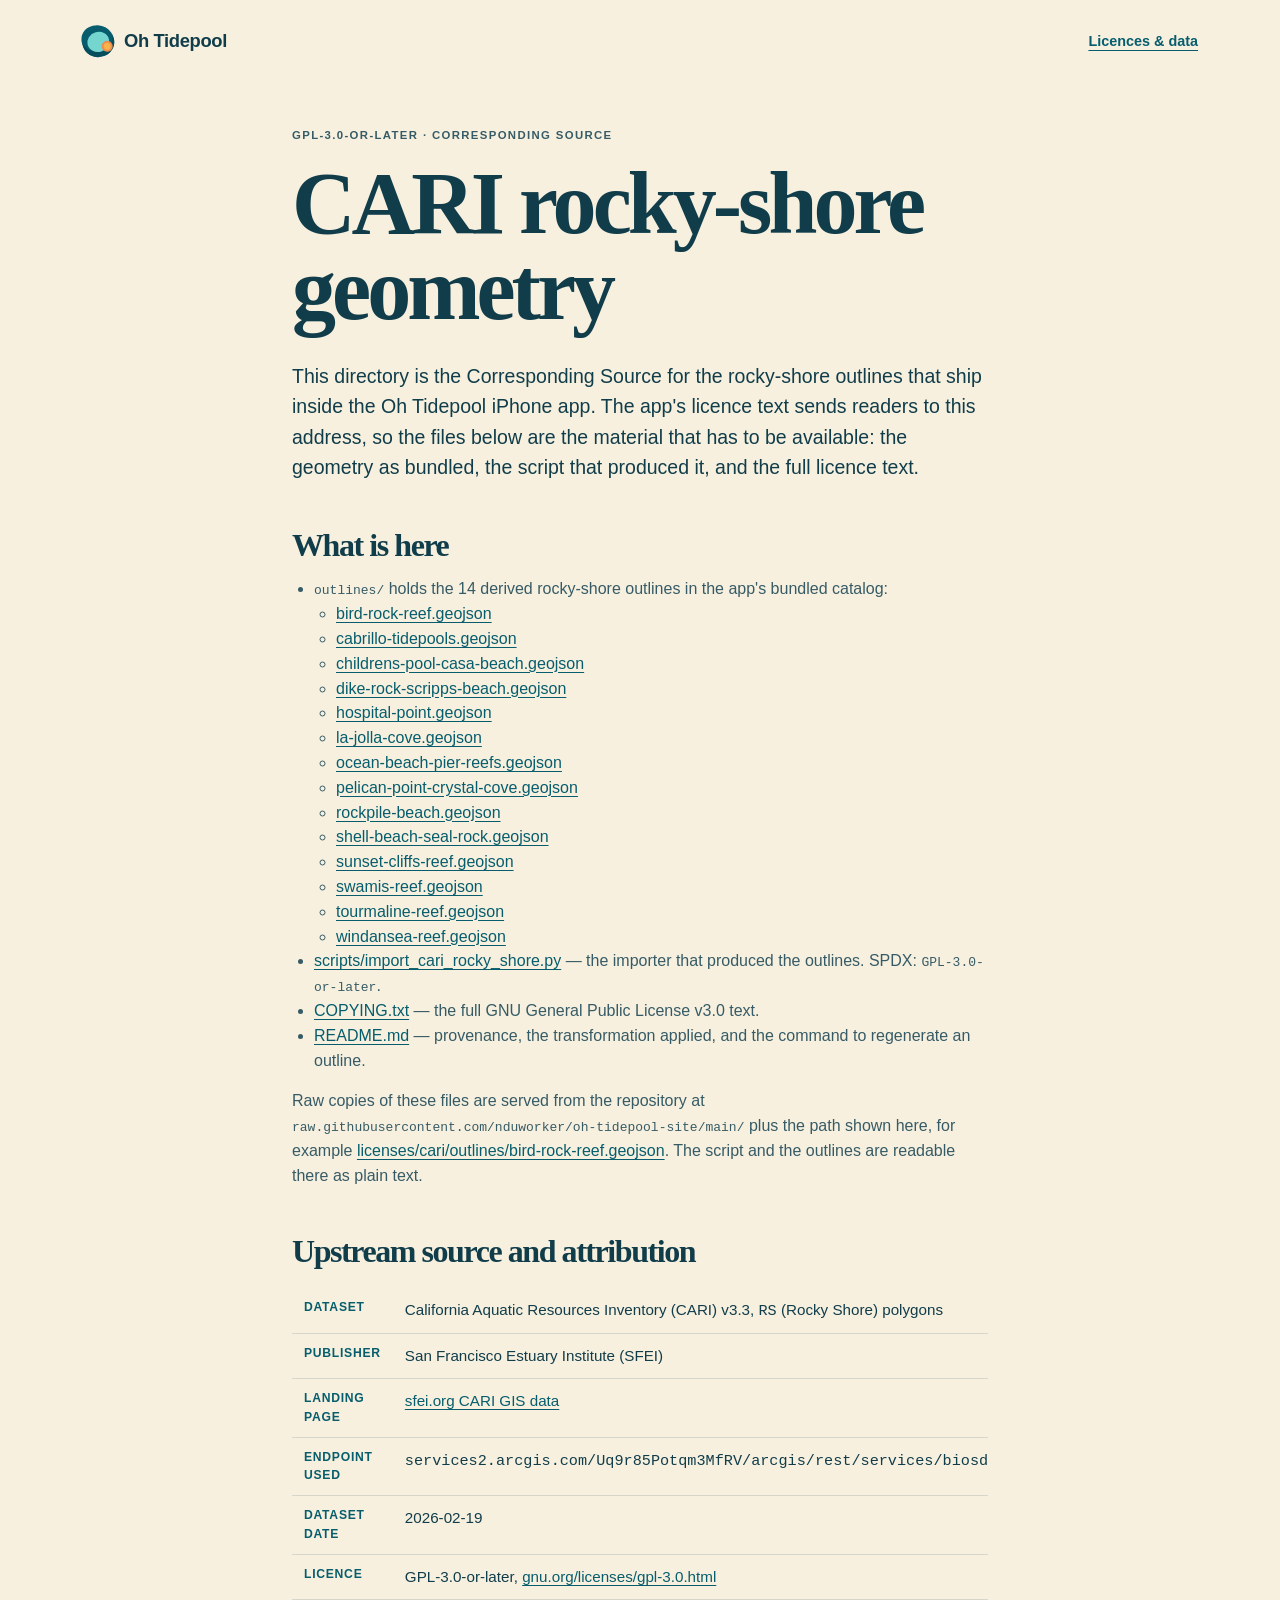
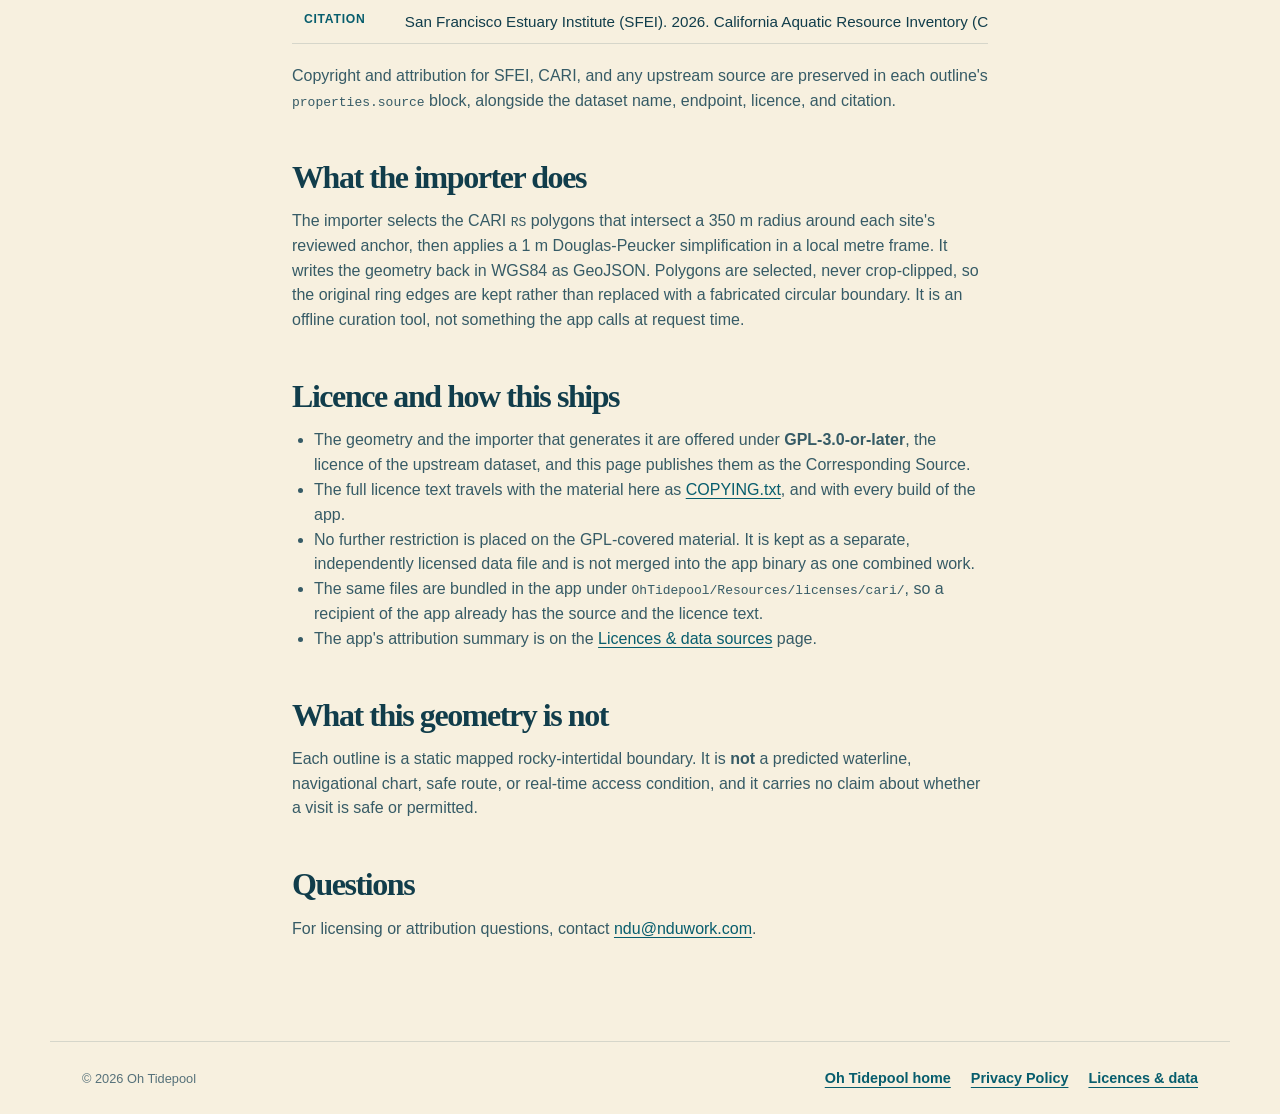
==== licenses/cari/index.html @ 5fd2e021 "Serve the CARI Corresponding Source at licenses/cari/ The app's licence text points at https://oh-ti" ====
<!doctype html>
<html lang="en">
  <head>
    <meta charset="utf-8">
    <meta name="viewport" content="width=device-width, initial-scale=1">
    <meta name="description" content="Corresponding Source for the CARI-derived rocky-shore geometry shipped in Oh Tidepool, offered under GPL-3.0-or-later.">
    <title>CARI rocky-shore source — Oh Tidepool</title>
    <link rel="stylesheet" href="../../site.css">
  </head>
  <body class="policy-page">
    <header class="site-header">
      <a class="brand" href="../../" aria-label="Oh Tidepool home">
        <span class="brand-mark" aria-hidden="true"><span></span></span>
        <span>Oh Tidepool</span>
      </a>
      <a class="nav-link" href="../../licenses.html">Licences &amp; data</a>
    </header>

    <main class="policy">
      <p class="eyebrow">GPL-3.0-OR-LATER · CORRESPONDING SOURCE</p>
      <h1>CARI rocky-shore geometry</h1>
      <p class="policy-intro">This directory is the Corresponding Source for the rocky-shore outlines that ship inside the Oh Tidepool iPhone app. The app's licence text sends readers to this address, so the files below are the material that has to be available: the geometry as bundled, the script that produced it, and the full licence text.</p>

      <h2>What is here</h2>
      <ul>
        <li><code>outlines/</code> holds the 14 derived rocky-shore outlines in the app's bundled catalog:
          <ul>
            <li><a href="./outlines/bird-rock-reef.geojson">bird-rock-reef.geojson</a></li>
            <li><a href="./outlines/cabrillo-tidepools.geojson">cabrillo-tidepools.geojson</a></li>
            <li><a href="./outlines/childrens-pool-casa-beach.geojson">childrens-pool-casa-beach.geojson</a></li>
            <li><a href="./outlines/dike-rock-scripps-beach.geojson">dike-rock-scripps-beach.geojson</a></li>
            <li><a href="./outlines/hospital-point.geojson">hospital-point.geojson</a></li>
            <li><a href="./outlines/la-jolla-cove.geojson">la-jolla-cove.geojson</a></li>
            <li><a href="./outlines/ocean-beach-pier-reefs.geojson">ocean-beach-pier-reefs.geojson</a></li>
            <li><a href="./outlines/pelican-point-crystal-cove.geojson">pelican-point-crystal-cove.geojson</a></li>
            <li><a href="./outlines/rockpile-beach.geojson">rockpile-beach.geojson</a></li>
            <li><a href="./outlines/shell-beach-seal-rock.geojson">shell-beach-seal-rock.geojson</a></li>
            <li><a href="./outlines/sunset-cliffs-reef.geojson">sunset-cliffs-reef.geojson</a></li>
            <li><a href="./outlines/swamis-reef.geojson">swamis-reef.geojson</a></li>
            <li><a href="./outlines/tourmaline-reef.geojson">tourmaline-reef.geojson</a></li>
            <li><a href="./outlines/windansea-reef.geojson">windansea-reef.geojson</a></li>
          </ul>
        </li>
        <li><a href="./scripts/import_cari_rocky_shore.py">scripts/import_cari_rocky_shore.py</a> — the importer that produced the outlines. SPDX: <code>GPL-3.0-or-later</code>.</li>
        <li><a href="./COPYING.txt">COPYING.txt</a> — the full GNU General Public License v3.0 text.</li>
        <li><a href="./README.md">README.md</a> — provenance, the transformation applied, and the command to regenerate an outline.</li>
      </ul>
      <p>Raw copies of these files are served from the repository at <code>raw.githubusercontent.com/nduworker/oh-tidepool-site/main/</code> plus the path shown here, for example <a href="https://raw.githubusercontent.com/nduworker/oh-tidepool-site/main/licenses/cari/outlines/bird-rock-reef.geojson">licenses/cari/outlines/bird-rock-reef.geojson</a>. The script and the outlines are readable there as plain text.</p>

      <h2>Upstream source and attribution</h2>
      <table class="license-table">
        <tbody>
          <tr><th>Dataset</th><td>California Aquatic Resources Inventory (CARI) v3.3, <code>RS</code> (Rocky Shore) polygons</td></tr>
          <tr><th>Publisher</th><td>San Francisco Estuary Institute (SFEI)</td></tr>
          <tr><th>Landing page</th><td><a href="https://www.sfei.org/data/california-aquatic-resource-inventory-cari-gis-data">sfei.org CARI GIS data</a></td></tr>
          <tr><th>Endpoint used</th><td><code>services2.arcgis.com/Uq9r85Potqm3MfRV/arcgis/rest/services/biosds2835_fpu/FeatureServer/0/query</code></td></tr>
          <tr><th>Dataset date</th><td>2026-02-19</td></tr>
          <tr><th>Licence</th><td>GPL-3.0-or-later, <a href="https://www.gnu.org/licenses/gpl-3.0.html">gnu.org/licenses/gpl-3.0.html</a></td></tr>
          <tr><th>Citation</th><td>San Francisco Estuary Institute (SFEI). 2026. California Aquatic Resource Inventory (CARI), version 3.3. Accessed 2026-09-18.</td></tr>
        </tbody>
      </table>
      <p>Copyright and attribution for SFEI, CARI, and any upstream source are preserved in each outline's <code>properties.source</code> block, alongside the dataset name, endpoint, licence, and citation.</p>

      <h2>What the importer does</h2>
      <p>The importer selects the CARI <code>RS</code> polygons that intersect a 350 m radius around each site's reviewed anchor, then applies a 1 m Douglas-Peucker simplification in a local metre frame. It writes the geometry back in WGS84 as GeoJSON. Polygons are selected, never crop-clipped, so the original ring edges are kept rather than replaced with a fabricated circular boundary. It is an offline curation tool, not something the app calls at request time.</p>

      <h2>Licence and how this ships</h2>
      <ul>
        <li>The geometry and the importer that generates it are offered under <strong>GPL-3.0-or-later</strong>, the licence of the upstream dataset, and this page publishes them as the Corresponding Source.</li>
        <li>The full licence text travels with the material here as <a href="./COPYING.txt">COPYING.txt</a>, and with every build of the app.</li>
        <li>No further restriction is placed on the GPL-covered material. It is kept as a separate, independently licensed data file and is not merged into the app binary as one combined work.</li>
        <li>The same files are bundled in the app under <code>OhTidepool/Resources/licenses/cari/</code>, so a recipient of the app already has the source and the licence text.</li>
        <li>The app's attribution summary is on the <a href="../../licenses.html">Licences &amp; data sources</a> page.</li>
      </ul>

      <h2>What this geometry is not</h2>
      <p>Each outline is a static mapped rocky-intertidal boundary. It is <strong>not</strong> a predicted waterline, navigational chart, safe route, or real-time access condition, and it carries no claim about whether a visit is safe or permitted.</p>

      <h2>Questions</h2>
      <p>For licensing or attribution questions, contact <a href="mailto:ndu@nduwork.com">ndu@nduwork.com</a>.</p>
    </main>

    <footer>
      <span>© 2026 Oh Tidepool</span>
      <a href="../../">Oh Tidepool home</a>
      <a href="../../privacy.html">Privacy Policy</a>
      <a href="../../licenses.html">Licences &amp; data</a>
    </footer>
  </body>
</html>
---- site.css ----
:root {
  --ink: #113d4b;
  --deep: #075d6d;
  --sea: #15a9a5;
  --foam: #e3f5ef;
  --sand: #f7f0df;
  --sun: #f6b44b;
  --coral: #e9724a;
  --muted: #56717a;
}

* { box-sizing: border-box; }
html { scroll-behavior: smooth; }
body {
  margin: 0;
  color: var(--ink);
  background: var(--sand);
  font-family: ui-rounded, "Avenir Next", Avenir, "Trebuchet MS", sans-serif;
  line-height: 1.55;
}
a { color: inherit; }
.site-header, footer {
  max-width: 1180px;
  margin: 0 auto;
  padding: 25px 32px;
  display: flex;
  justify-content: space-between;
  align-items: center;
  gap: 20px;
}
.brand { display: inline-flex; align-items: center; gap: 10px; text-decoration: none; font-weight: 800; letter-spacing: -.02em; font-size: 1.15rem; }
.brand-mark { position: relative; width: 32px; height: 32px; border-radius: 44% 56% 49% 51%; background: var(--deep); overflow: hidden; transform: rotate(-15deg); box-shadow: inset 0 -6px 0 #064e5e; }
.brand-mark::before { content: ""; position: absolute; inset: 7px 5px 5px; border-radius: 50%; background: #75d6d0; }
.brand-mark span { position: absolute; width: 11px; height: 11px; border-radius: 50%; right: 3px; bottom: 3px; background: var(--sun); border: 2px solid #f28b4b; }
.site-nav { display: flex; align-items: center; gap: 18px; }
.nav-link, footer a { font-size: .9rem; font-weight: 700; color: var(--deep); text-underline-offset: 4px; }
.hero { max-width: 1180px; min-height: 570px; padding: 78px 32px 88px; margin: 0 auto; display: grid; grid-template-columns: 1.05fr .95fr; align-items: center; gap: 40px; }
.eyebrow { margin: 0 0 16px; color: var(--deep); font-weight: 800; letter-spacing: .12em; font-size: .71rem; }
h1, h2 { font-family: Georgia, "Times New Roman", serif; line-height: .98; letter-spacing: -.045em; }
h1 { max-width: 670px; margin: 0; font-size: clamp(3.6rem, 7.5vw, 6.7rem); }
h1 em { color: var(--coral); font-weight: inherit; }
.lede { max-width: 540px; margin: 27px 0 14px; font-size: 1.18rem; color: #305967; }
.availability { font-size: .89rem; font-weight: 800; color: var(--deep); }.availability a { color: var(--coral); }
.tidepool-scene { position: relative; width: min(100%, 430px); aspect-ratio: 1; margin: 0 auto; border-radius: 50% 45% 48% 52%; background: #e8c982; box-shadow: 0 17px 0 #d4b06d, inset 22px 20px 0 rgba(255,255,255,.22), inset -18px -16px 0 rgba(130,89,42,.22); transform: rotate(-6deg); overflow: hidden; }
.pool { position: absolute; inset: 18% 15% 20% 14%; border: 14px solid #8c734a; border-radius: 48% 52% 45% 55%; background: radial-gradient(circle at 57% 40%, #baf3e5 0 5%, #53c5bf 6% 30%, #147f8a 66%); box-shadow: inset 0 0 0 8px #43806e, 0 0 0 8px #b28a50; }
.ripple { position: absolute; border: 2px solid rgba(244,255,250,.7); border-radius: 50%; }
.ripple-one { width: 44%; height: 18%; left: 28%; top: 24%; }
.ripple-two { width: 62%; height: 26%; left: 19%; top: 51%; }
.rock { position: absolute; display: block; background: #9a7c54; border-radius: 45% 55% 52% 48%; box-shadow: inset 8px 8px rgba(255,255,255,.19), inset -9px -9px rgba(76,55,31,.16); }
.rock-one { width: 30%; height: 19%; top: 7%; left: 8%; transform: rotate(22deg); }
.rock-two { width: 28%; height: 20%; right: 4%; bottom: 13%; transform: rotate(-18deg); }
.rock-three { width: 21%; height: 15%; left: 6%; bottom: 12%; }
.seagrass { position: absolute; z-index: 2; width: 8px; height: 100px; background: #438b51; bottom: 24%; border-radius: 100% 0; transform-origin: bottom; box-shadow: 9px 7px 0 #60a655, -7px 13px 0 #36754a; }
.grass-one { left: 29%; transform: rotate(-23deg); }.grass-two { right: 28%; height: 77px; transform: rotate(16deg); }.grass-three { right: 36%; height: 60px; transform: rotate(31deg); }
.star { position: absolute; z-index: 3; top: 38%; right: 21%; color: var(--sun); font-size: 4.4rem; line-height: 1; text-shadow: 2px 3px 0 #db803e; transform: rotate(16deg); }
.features { background: var(--foam); padding: 75px max(32px, calc((100vw - 1116px) / 2)); display: grid; grid-template-columns: repeat(auto-fit, minmax(230px, 1fr)); gap: 44px; }
.features article { max-width: 315px; }.feature-number { color: var(--coral); font-size: .78rem; font-weight: 800; letter-spacing: .1em; }.features h2 { margin: 14px 0 12px; font-size: 2.35rem; }.features p, .ethos p { margin: 0; color: var(--muted); }
.demos { max-width: 1180px; margin: 0 auto; padding: 100px 32px 20px; text-align: center; }.demos h2 { margin: 0 0 48px; font-size: clamp(2.4rem, 4.5vw, 4.2rem); }
.demo-grid { display: grid; grid-template-columns: repeat(2, 1fr); gap: 46px 40px; text-align: left; }.demo-grid figure { margin: 0; }.demo-grid img, .demo-grid video { display: block; width: 100%; max-width: 300px; height: auto; margin: 0 auto 18px; border-radius: 34px; border: 6px solid var(--ink); background: #fff; box-shadow: 0 14px 0 rgba(17,61,75,.12); }.demo-grid figcaption { max-width: 300px; margin: 0 auto; color: var(--muted); font-size: .95rem; }.demo-grid strong { display: block; color: var(--ink); font-size: 1.05rem; margin-bottom: 4px; }
.ethos { max-width: 760px; text-align: center; margin: 0 auto; padding: 120px 32px; }.ethos h2 { margin: 0 0 20px; font-size: clamp(2.4rem, 4.5vw, 4.2rem); }.ethos p:last-child { max-width: 560px; margin: auto; }
.beta { max-width: 760px; margin: 0 auto; padding: 0 32px 120px; text-align: center; }
.beta h2 { margin: 0 0 18px; font-size: clamp(2.4rem, 4.5vw, 4.2rem); }
.beta-copy { max-width: 560px; margin: 0 auto 30px; color: var(--muted); }
.beta-action { margin: 0; }
.beta-button { display: inline-block; padding: 15px 30px; border-radius: 999px; background: var(--deep); color: var(--foam); font-weight: 800; text-decoration: none; box-shadow: 0 6px 0 #064e5e; }
.beta-button:hover, .beta-button:focus { background: var(--sea); box-shadow: 0 6px 0 #0b7f83; }
.beta-code { margin: 26px 0 0; font-size: .85rem; color: var(--muted); }
.beta-code a { color: var(--deep); word-break: break-all; }
.beta-news { margin: 30px auto 0; padding-top: 26px; border-top: 1px solid rgba(17,61,75,.14); font-size: .95rem; }
footer { border-top: 1px solid rgba(17,61,75,.14); font-size: .8rem; color: var(--muted); justify-content: flex-start; } footer span { margin-right: auto; }
.policy { max-width: 760px; margin: 45px auto 100px; padding: 0 32px; }.policy h1 { font-size: clamp(3.2rem, 7vw, 5.5rem); margin-bottom: 28px; }.policy h2 { font-size: 2rem; margin: 48px 0 10px; }.policy p { color: #365b66; }.policy .policy-intro { font-size: 1.22rem; color: var(--ink); }
@media (max-width: 780px) { .site-header, footer { padding-left: 22px; padding-right: 22px; }.site-header { flex-wrap: wrap; row-gap: 6px; }.hero { grid-template-columns: 1fr; padding: 55px 22px 70px; }.tidepool-scene { width: min(84vw, 380px); }.features { grid-template-columns: 1fr; padding: 55px 32px; gap: 35px; }.ethos { padding: 82px 22px; }.demos { padding: 70px 22px 10px; }.demo-grid { grid-template-columns: 1fr; gap: 56px; } footer { flex-wrap: wrap; } footer span { width: 100%; }.beta { padding: 0 22px 82px; }.site-nav { gap: 12px; }.policy { margin-top: 25px; padding: 0 22px; } }
.license-table { display: block; width: 100%; overflow-x: auto; border-collapse: collapse; margin: 20px 0; font-size: .95rem; }
.license-table th, .license-table td { text-align: left; padding: 10px 12px; border-bottom: 1px solid rgba(17,61,75,.14); vertical-align: top; }
.license-table th { color: var(--deep); font-size: .76rem; letter-spacing: .06em; text-transform: uppercase; }
.policy ul { padding-left: 22px; color: #365b66; }
.policy a { color: var(--deep); text-underline-offset: 3px; word-break: break-word; }
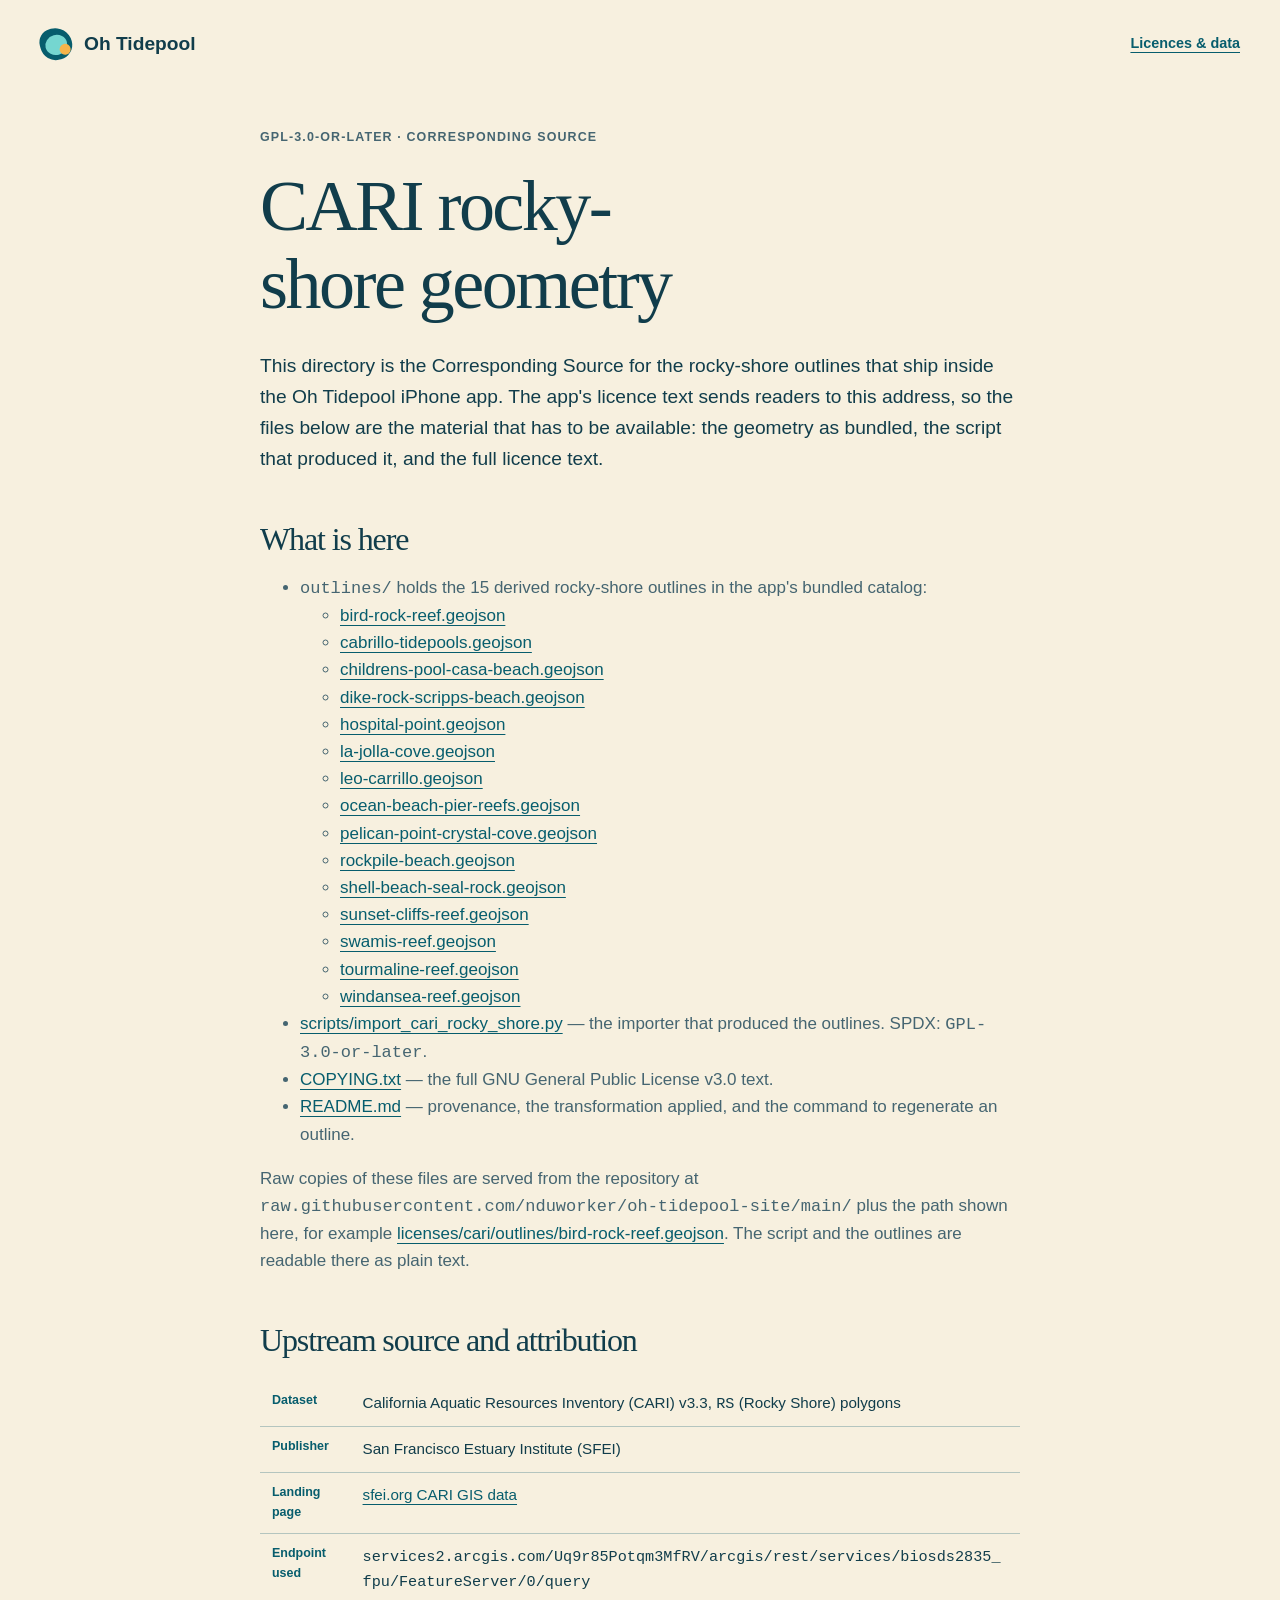
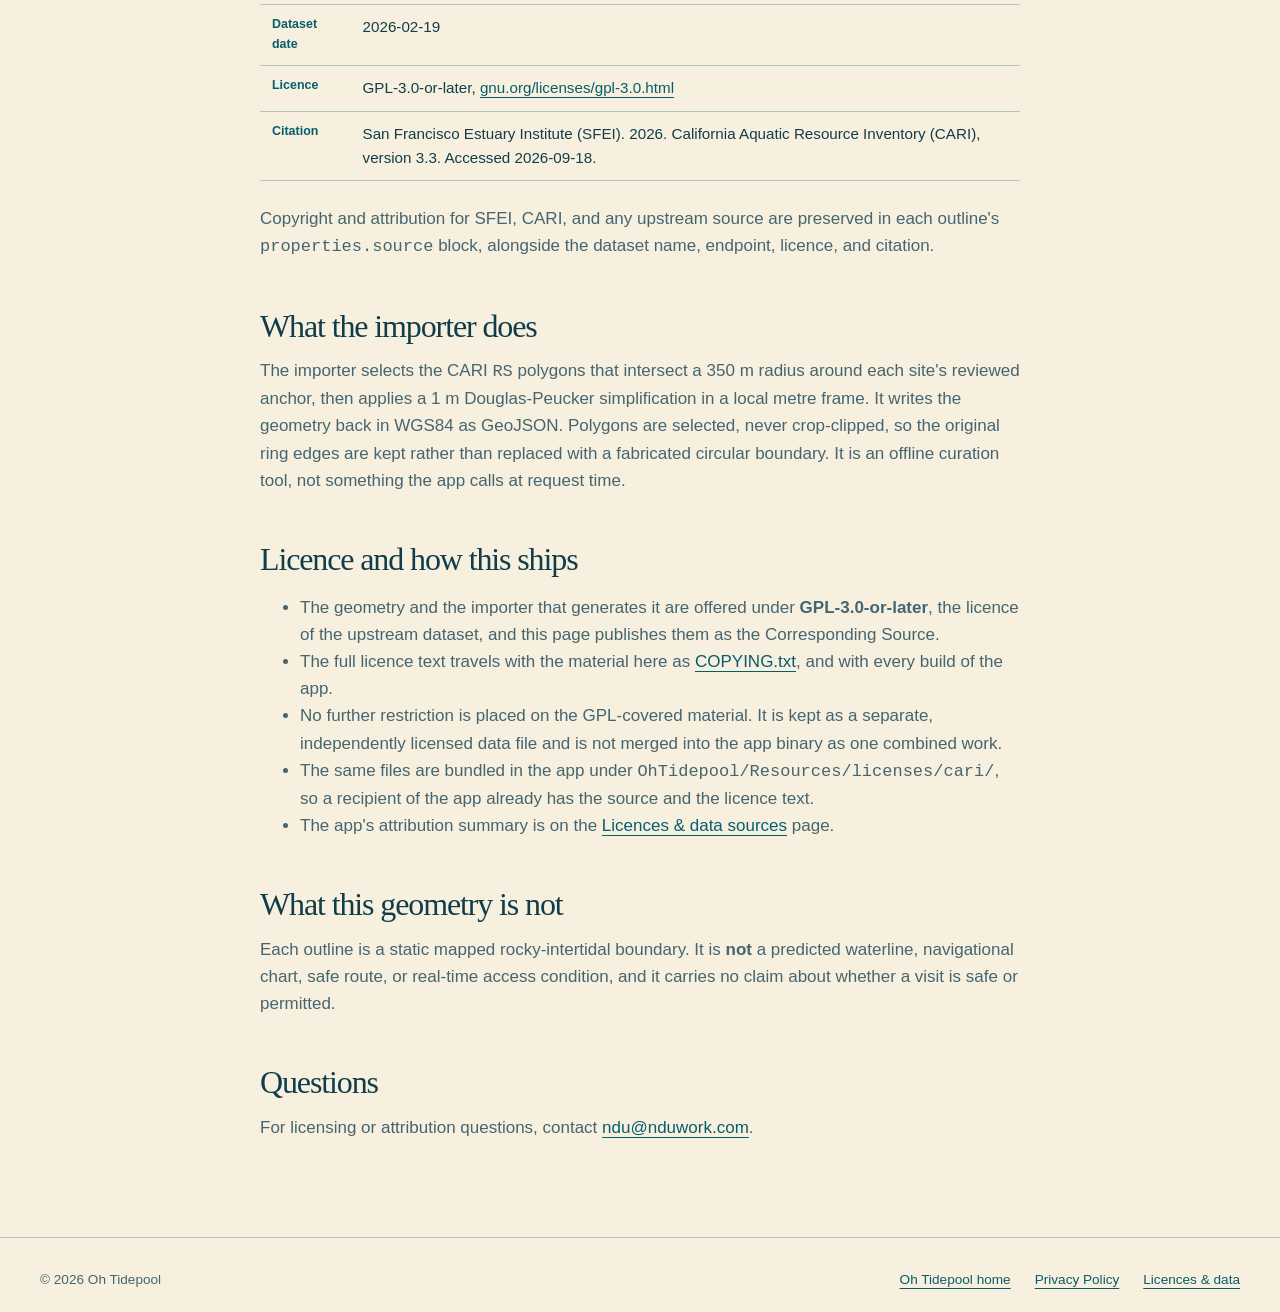
==== commit a0309480: "Publish Leo Carrillo from the backend Generated by oh-tidepool's export_ios_catalog.py --site: catal" ====
--- a/licenses/cari/index.html
+++ b/licenses/cari/index.html
@@ -23,7 +23,7 @@
 
       <h2>What is here</h2>
       <ul>
-        <li><code>outlines/</code> holds the 14 derived rocky-shore outlines in the app's bundled catalog:
+        <li><code>outlines/</code> holds the 15 derived rocky-shore outlines in the app's bundled catalog:
           <ul>
             <li><a href="./outlines/bird-rock-reef.geojson">bird-rock-reef.geojson</a></li>
             <li><a href="./outlines/cabrillo-tidepools.geojson">cabrillo-tidepools.geojson</a></li>
@@ -31,6 +31,7 @@
             <li><a href="./outlines/dike-rock-scripps-beach.geojson">dike-rock-scripps-beach.geojson</a></li>
             <li><a href="./outlines/hospital-point.geojson">hospital-point.geojson</a></li>
             <li><a href="./outlines/la-jolla-cove.geojson">la-jolla-cove.geojson</a></li>
+            <li><a href="./outlines/leo-carrillo.geojson">leo-carrillo.geojson</a></li>
             <li><a href="./outlines/ocean-beach-pier-reefs.geojson">ocean-beach-pier-reefs.geojson</a></li>
             <li><a href="./outlines/pelican-point-crystal-cove.geojson">pelican-point-crystal-cove.geojson</a></li>
             <li><a href="./outlines/rockpile-beach.geojson">rockpile-beach.geojson</a></li>
--- a/site.css
+++ b/site.css
@@ -1,77 +1,150 @@
 :root {
   --ink: #113d4b;
   --deep: #075d6d;
-  --sea: #15a9a5;
   --foam: #e3f5ef;
   --sand: #f7f0df;
-  --sun: #f6b44b;
-  --coral: #e9724a;
-  --muted: #56717a;
+  --paper: #fffdf6;
+  --coral: #ba3d1d;
+  --muted: #456571;
+  --rule: #b4c5bf;
 }
-
 * { box-sizing: border-box; }
-html { scroll-behavior: smooth; }
-body {
-  margin: 0;
-  color: var(--ink);
-  background: var(--sand);
-  font-family: ui-rounded, "Avenir Next", Avenir, "Trebuchet MS", sans-serif;
-  line-height: 1.55;
+html { scroll-behavior: smooth; scroll-padding-top: 24px; }
+body { margin: 0; background: var(--sand); color: var(--ink); font-family: "Avenir Next", Avenir, "Trebuchet MS", sans-serif; font-size: 17px; line-height: 1.6; }
+a { color: var(--deep); text-underline-offset: 4px; }
+a:hover { text-decoration-thickness: 2px; }
+:focus-visible { outline: 3px solid var(--coral); outline-offset: 4px; }
+img, video { max-width: 100%; height: auto; display: block; }
+figure { margin: 0; }
+h1, h2 { font-family: "Iowan Old Style", "Palatino Linotype", Palatino, Georgia, serif; font-weight: 500; line-height: 1.08; letter-spacing: -.035em; text-wrap: balance; }
+h1 { font-size: clamp(2.8rem, 4.8vw, 4.8rem); margin: 0; }
+h1 em { color: var(--coral); font-weight: inherit; }
+h2 { font-size: clamp(2.3rem, 3.6vw, 3.6rem); margin: 0 0 24px; }
+h3 { line-height: 1.3; margin: 0 0 10px; font-size: 1.25rem; }
+p { margin: 0 0 16px; }
+.skip-link { position: absolute; left: 16px; top: -100px; padding: 12px 20px; background: var(--paper); z-index: 10; }
+.skip-link:focus { top: 12px; }
+.site-header, footer { max-width: 1280px; margin: auto; padding: 20px 40px; display: flex; align-items: center; justify-content: space-between; gap: 24px; }
+.brand { display: inline-flex; align-items: center; gap: 12px; color: var(--ink); text-decoration: none; font-weight: 800; font-size: 1.2rem; min-height: 48px; }
+.app-icon, .beta-icon { border-radius: 22%; flex-shrink: 0; }
+.app-icon { width: 48px; height: 48px; }
+.beta-icon { margin: 0 auto 24px; }
+/* Retained for the unchanged CARI source document's header. */
+.brand-mark { position: relative; flex-shrink: 0; width: 32px; height: 32px; border-radius: 44% 56% 49% 51%; background: var(--deep); overflow: hidden; transform: rotate(-15deg); }
+.brand-mark::before { content: ""; position: absolute; inset: 7px 5px 5px; border-radius: 50%; background: #75d6d0; }
+.brand-mark span { position: absolute; width: 11px; height: 11px; right: 3px; bottom: 3px; border-radius: 50%; background: #f6b44b; }
+.site-nav { display: flex; align-items: center; gap: 20px; }
+.nav-link { display: inline-flex; align-items: center; min-height: 44px; min-width: 44px; font-size: .9rem; font-weight: 700; }
+.button { display: inline-flex; align-items: center; justify-content: center; gap: 16px; background: var(--deep); color: var(--paper); border: 2px solid var(--deep); padding: 14px 24px; min-height: 48px; border-radius: 6px; font-weight: 700; text-decoration: none; line-height: 1.4; }
+.button:hover { background: var(--ink); border-color: var(--ink); }
+.button-small { font-size: .9rem; padding: 10px 16px; }
+.eyebrow { font-size: .78rem; font-weight: 800; letter-spacing: .09em; color: var(--deep); margin-bottom: 20px; }
+.lede { font-size: 1.15rem; max-width: 54ch; color: var(--muted); }
+.availability { font-size: .85rem; margin: 16px 0 0; color: var(--muted); }
+.app-hero { max-width: 1280px; margin: auto; padding: 40px 40px 64px; display: grid; grid-template-columns: 1fr 1.15fr; grid-template-areas: "heading screens" "description screens"; gap: 24px 48px; }
+.app-hero-heading { grid-area: heading; align-self: end; }
+.app-hero-description { grid-area: description; align-self: start; }
+.app-hero .lede { margin: 0 0 24px; }
+.hero-app-evidence { grid-area: screens; display: grid; grid-template-columns: 1fr 1fr; gap: 16px 24px; align-items: start; }
+.screen { max-width: 310px; width: 100%; justify-self: center; }
+.screen img { width: 100%; border: 3px solid var(--ink); border-radius: 22px; background: var(--paper); }
+.screen a { display: block; }
+.screen figcaption { font-size: .9rem; font-weight: 700; margin: 0 0 12px; color: var(--ink); }
+.screen > a + figcaption { margin: 16px 0 0; }
+.preview-note { font-size: .78rem; line-height: 1.5; color: var(--muted); font-weight: 400; }
+.hero-app-evidence > .preview-note { grid-column: 1 / -1; text-align: center; margin: 0; }
+.screen figcaption .preview-note { display: block; margin-top: 8px; }
+.section { max-width: 1280px; padding: 80px 40px; margin: auto; }
+.section-heading { max-width: 700px; margin-bottom: 32px; }
+.section-heading > p:last-child { max-width: 58ch; color: var(--muted); font-size: 1.1rem; }
+.app-uses { border-top: 1px solid var(--rule); }
+.use-list { list-style: none; padding: 0; margin: 0; display: grid; grid-template-columns: 1fr 1fr; gap: 0 48px; }
+.use-list li { display: flex; align-items: start; gap: 16px; padding: 24px 0; border-top: 1px solid var(--rule); }
+.use-number { flex-shrink: 0; color: var(--coral); font-weight: 800; font-size: .78rem; padding-top: 4px; }
+.use-list h3 { font-size: 1.15rem; }
+.use-list p { margin: 0; color: var(--muted); font-size: .95rem; max-width: 53ch; }
+.app-details { border-block: 1px solid var(--rule); margin-top: 24px; }
+summary { cursor: pointer; min-height: 48px; padding: 16px 0; font-weight: 700; }
+.app-details .app-demo { margin: 24px auto 32px; }
+.app-demo { width: 100%; max-width: 300px; }
+.app-demo video { width: 100%; background: var(--paper); border: 3px solid var(--ink); border-radius: 22px; }
+.app-demo figcaption { margin-top: 16px; font-size: .9rem; color: var(--muted); }
+.demo-transcript { margin-top: 12px; font-size: .85rem; }
+.demo-transcript p { margin-top: 8px; }
+.app-field-guide { background: var(--foam); }
+.app-feature-layout { max-width: 1120px; margin: auto; padding: 80px 40px; display: grid; grid-template-columns: 1.35fr 1fr; gap: 80px; align-items: center; }
+.feature-copy > p { color: var(--muted); max-width: 54ch; }
+.feature-copy .eyebrow { color: var(--deep); }
+.section-note { font-size: .85rem; color: var(--muted); margin: 24px 0 0; }
+.section-note a { display: inline-block; min-height: 44px; padding: 10px 0; }
+.learning-layout { display: grid; grid-template-columns: 1.35fr 1fr; gap: 64px; align-items: start; }
+.learning-copy { max-width: 54ch; }
+.learning-feature { border-top: 1px solid var(--rule); padding: 24px 0; }
+.learning-feature p { color: var(--muted); }
+.learning-layout > .app-demo { justify-self: center; }
+.app-purpose { background: var(--ink); color: var(--paper); }
+.app-purpose > div { max-width: 840px; padding: 72px 40px; margin: auto; }
+.app-purpose .eyebrow { color: #9bd9cf; }
+.app-purpose p { color: #dae8e7; }
+.planning-note { border-left: 3px solid #f6b44b; padding: 16px 20px; background: #1a4b57; font-size: .95rem; margin-top: 28px; }
+.planning-note strong { display: block; margin-bottom: 6px; }
+.beta { max-width: 840px; text-align: center; }
+.beta .lede { margin: 0 auto 28px; }
+.beta-instructions { max-width: 52ch; font-size: .95rem; color: var(--muted); margin: 24px auto 0; }
+.beta-instructions a, .beta-code a, .beta-note a { display: inline-block; min-height: 44px; padding: 10px 0; }
+.beta-code { font-size: .85rem; overflow-wrap: anywhere; margin: 0; }
+.beta-note { font-size: .85rem; margin: 8px 0 0; }
+footer { border-top: 1px solid var(--rule); justify-content: flex-start; flex-wrap: wrap; font-size: .85rem; color: var(--muted); }
+footer span { margin-right: auto; }
+footer a { display: inline-flex; align-items: center; min-height: 44px; min-width: 44px; }
+.policy { max-width: 840px; margin: 40px auto 96px; padding: 0 40px; overflow-wrap: anywhere; }
+.policy h1 { font-size: clamp(2.8rem, 6vw, 4.5rem); margin-bottom: 28px; }
+.policy h2 { font-size: 2rem; margin: 48px 0 14px; }
+.policy p, .policy ul { color: var(--muted); }
+.policy .policy-intro { font-size: 1.2rem; color: var(--ink); }
+.policy a { overflow-wrap: anywhere; }
+.license-table { display: block; width: 100%; overflow-x: auto; border-collapse: collapse; margin: 24px 0; font-size: .95rem; }
+.license-table th, .license-table td { padding: 10px 12px; text-align: left; border-bottom: 1px solid var(--rule); vertical-align: top; }
+.license-table th { color: var(--deep); font-size: .78rem; }
+.credit-list { padding-left: 20px; }
+.credit-list li { padding: 16px 0; border-bottom: 1px solid var(--rule); }
+.credit-list a { display: inline-block; min-height: 44px; padding: 10px 0; }
+.mobile-chart { display: none; }
+@media (max-width: 960px) {
+  .app-hero { gap: 24px; grid-template-columns: 1fr; grid-template-areas: "heading" "screens" "description"; }
+  .hero-app-evidence { gap: 16px 12px; max-width: 640px; width: 100%; justify-self: center; }
+  .site-nav { gap: 12px; }
+  .app-feature-layout { gap: 40px; }
+  .use-list { column-gap: 32px; }
 }
-a { color: inherit; }
-.site-header, footer {
-  max-width: 1180px;
-  margin: 0 auto;
-  padding: 25px 32px;
-  display: flex;
-  justify-content: space-between;
-  align-items: center;
-  gap: 20px;
+@media (max-width: 640px) {
+  body { font-size: 16px; }
+  .site-header { padding: 12px 20px; gap: 12px; flex-wrap: wrap; }
+  .brand { font-size: 1.05rem; gap: 8px; }
+  .app-icon { width: 40px; height: 40px; }
+  .site-nav .nav-link { display: none; }
+  .button-small { font-size: .8rem; padding: 10px; }
+  h1 { font-size: clamp(2.45rem, 10vw, 3.8rem); }
+  .app-hero { grid-template-columns: 1fr; grid-template-areas: "heading" "screens" "description"; padding: 24px 20px 40px; gap: 24px; }
+  .app-hero .eyebrow { margin-bottom: 16px; }
+  .app-hero .lede { font-size: 1rem; margin: 0 0 18px; }
+  .app-hero .availability { font-size: .8rem; margin-top: 12px; }
+  .hero-app-evidence { grid-template-columns: 1fr; }
+  .hero-app-evidence .chart-screen { display: none; }
+  .screen { max-width: 300px; }
+  .section { padding: 56px 20px; }
+  .use-list { grid-template-columns: 1fr; }
+  .use-list li { padding: 20px 0; }
+  .app-feature-layout { grid-template-columns: 1fr; padding: 56px 20px; gap: 32px; }
+  .learning-layout { grid-template-columns: 1fr; gap: 32px; }
+  .app-purpose > div { padding: 56px 20px; }
+  .mobile-chart { display: block; margin: 32px auto 40px; }
+  footer { padding: 20px; gap: 8px 20px; }
+  footer span { width: 100%; }
+  .policy { padding: 0 20px; }
 }
-.brand { display: inline-flex; align-items: center; gap: 10px; text-decoration: none; font-weight: 800; letter-spacing: -.02em; font-size: 1.15rem; }
-.brand-mark { position: relative; width: 32px; height: 32px; border-radius: 44% 56% 49% 51%; background: var(--deep); overflow: hidden; transform: rotate(-15deg); box-shadow: inset 0 -6px 0 #064e5e; }
-.brand-mark::before { content: ""; position: absolute; inset: 7px 5px 5px; border-radius: 50%; background: #75d6d0; }
-.brand-mark span { position: absolute; width: 11px; height: 11px; border-radius: 50%; right: 3px; bottom: 3px; background: var(--sun); border: 2px solid #f28b4b; }
-.site-nav { display: flex; align-items: center; gap: 18px; }
-.nav-link, footer a { font-size: .9rem; font-weight: 700; color: var(--deep); text-underline-offset: 4px; }
-.hero { max-width: 1180px; min-height: 570px; padding: 78px 32px 88px; margin: 0 auto; display: grid; grid-template-columns: 1.05fr .95fr; align-items: center; gap: 40px; }
-.eyebrow { margin: 0 0 16px; color: var(--deep); font-weight: 800; letter-spacing: .12em; font-size: .71rem; }
-h1, h2 { font-family: Georgia, "Times New Roman", serif; line-height: .98; letter-spacing: -.045em; }
-h1 { max-width: 670px; margin: 0; font-size: clamp(3.6rem, 7.5vw, 6.7rem); }
-h1 em { color: var(--coral); font-weight: inherit; }
-.lede { max-width: 540px; margin: 27px 0 14px; font-size: 1.18rem; color: #305967; }
-.availability { font-size: .89rem; font-weight: 800; color: var(--deep); }.availability a { color: var(--coral); }
-.tidepool-scene { position: relative; width: min(100%, 430px); aspect-ratio: 1; margin: 0 auto; border-radius: 50% 45% 48% 52%; background: #e8c982; box-shadow: 0 17px 0 #d4b06d, inset 22px 20px 0 rgba(255,255,255,.22), inset -18px -16px 0 rgba(130,89,42,.22); transform: rotate(-6deg); overflow: hidden; }
-.pool { position: absolute; inset: 18% 15% 20% 14%; border: 14px solid #8c734a; border-radius: 48% 52% 45% 55%; background: radial-gradient(circle at 57% 40%, #baf3e5 0 5%, #53c5bf 6% 30%, #147f8a 66%); box-shadow: inset 0 0 0 8px #43806e, 0 0 0 8px #b28a50; }
-.ripple { position: absolute; border: 2px solid rgba(244,255,250,.7); border-radius: 50%; }
-.ripple-one { width: 44%; height: 18%; left: 28%; top: 24%; }
-.ripple-two { width: 62%; height: 26%; left: 19%; top: 51%; }
-.rock { position: absolute; display: block; background: #9a7c54; border-radius: 45% 55% 52% 48%; box-shadow: inset 8px 8px rgba(255,255,255,.19), inset -9px -9px rgba(76,55,31,.16); }
-.rock-one { width: 30%; height: 19%; top: 7%; left: 8%; transform: rotate(22deg); }
-.rock-two { width: 28%; height: 20%; right: 4%; bottom: 13%; transform: rotate(-18deg); }
-.rock-three { width: 21%; height: 15%; left: 6%; bottom: 12%; }
-.seagrass { position: absolute; z-index: 2; width: 8px; height: 100px; background: #438b51; bottom: 24%; border-radius: 100% 0; transform-origin: bottom; box-shadow: 9px 7px 0 #60a655, -7px 13px 0 #36754a; }
-.grass-one { left: 29%; transform: rotate(-23deg); }.grass-two { right: 28%; height: 77px; transform: rotate(16deg); }.grass-three { right: 36%; height: 60px; transform: rotate(31deg); }
-.star { position: absolute; z-index: 3; top: 38%; right: 21%; color: var(--sun); font-size: 4.4rem; line-height: 1; text-shadow: 2px 3px 0 #db803e; transform: rotate(16deg); }
-.features { background: var(--foam); padding: 75px max(32px, calc((100vw - 1116px) / 2)); display: grid; grid-template-columns: repeat(auto-fit, minmax(230px, 1fr)); gap: 44px; }
-.features article { max-width: 315px; }.feature-number { color: var(--coral); font-size: .78rem; font-weight: 800; letter-spacing: .1em; }.features h2 { margin: 14px 0 12px; font-size: 2.35rem; }.features p, .ethos p { margin: 0; color: var(--muted); }
-.demos { max-width: 1180px; margin: 0 auto; padding: 100px 32px 20px; text-align: center; }.demos h2 { margin: 0 0 48px; font-size: clamp(2.4rem, 4.5vw, 4.2rem); }
-.demo-grid { display: grid; grid-template-columns: repeat(2, 1fr); gap: 46px 40px; text-align: left; }.demo-grid figure { margin: 0; }.demo-grid img, .demo-grid video { display: block; width: 100%; max-width: 300px; height: auto; margin: 0 auto 18px; border-radius: 34px; border: 6px solid var(--ink); background: #fff; box-shadow: 0 14px 0 rgba(17,61,75,.12); }.demo-grid figcaption { max-width: 300px; margin: 0 auto; color: var(--muted); font-size: .95rem; }.demo-grid strong { display: block; color: var(--ink); font-size: 1.05rem; margin-bottom: 4px; }
-.ethos { max-width: 760px; text-align: center; margin: 0 auto; padding: 120px 32px; }.ethos h2 { margin: 0 0 20px; font-size: clamp(2.4rem, 4.5vw, 4.2rem); }.ethos p:last-child { max-width: 560px; margin: auto; }
-.beta { max-width: 760px; margin: 0 auto; padding: 0 32px 120px; text-align: center; }
-.beta h2 { margin: 0 0 18px; font-size: clamp(2.4rem, 4.5vw, 4.2rem); }
-.beta-copy { max-width: 560px; margin: 0 auto 30px; color: var(--muted); }
-.beta-action { margin: 0; }
-.beta-button { display: inline-block; padding: 15px 30px; border-radius: 999px; background: var(--deep); color: var(--foam); font-weight: 800; text-decoration: none; box-shadow: 0 6px 0 #064e5e; }
-.beta-button:hover, .beta-button:focus { background: var(--sea); box-shadow: 0 6px 0 #0b7f83; }
-.beta-code { margin: 26px 0 0; font-size: .85rem; color: var(--muted); }
-.beta-code a { color: var(--deep); word-break: break-all; }
-.beta-news { margin: 30px auto 0; padding-top: 26px; border-top: 1px solid rgba(17,61,75,.14); font-size: .95rem; }
-footer { border-top: 1px solid rgba(17,61,75,.14); font-size: .8rem; color: var(--muted); justify-content: flex-start; } footer span { margin-right: auto; }
-.policy { max-width: 760px; margin: 45px auto 100px; padding: 0 32px; }.policy h1 { font-size: clamp(3.2rem, 7vw, 5.5rem); margin-bottom: 28px; }.policy h2 { font-size: 2rem; margin: 48px 0 10px; }.policy p { color: #365b66; }.policy .policy-intro { font-size: 1.22rem; color: var(--ink); }
-@media (max-width: 780px) { .site-header, footer { padding-left: 22px; padding-right: 22px; }.site-header { flex-wrap: wrap; row-gap: 6px; }.hero { grid-template-columns: 1fr; padding: 55px 22px 70px; }.tidepool-scene { width: min(84vw, 380px); }.features { grid-template-columns: 1fr; padding: 55px 32px; gap: 35px; }.ethos { padding: 82px 22px; }.demos { padding: 70px 22px 10px; }.demo-grid { grid-template-columns: 1fr; gap: 56px; } footer { flex-wrap: wrap; } footer span { width: 100%; }.beta { padding: 0 22px 82px; }.site-nav { gap: 12px; }.policy { margin-top: 25px; padding: 0 22px; } }
-.license-table { display: block; width: 100%; overflow-x: auto; border-collapse: collapse; margin: 20px 0; font-size: .95rem; }
-.license-table th, .license-table td { text-align: left; padding: 10px 12px; border-bottom: 1px solid rgba(17,61,75,.14); vertical-align: top; }
-.license-table th { color: var(--deep); font-size: .76rem; letter-spacing: .06em; text-transform: uppercase; }
-.policy ul { padding-left: 22px; color: #365b66; }
-.policy a { color: var(--deep); text-underline-offset: 3px; word-break: break-word; }
+@media (max-width: 780px), (pointer: coarse) {
+  .policy a { display: inline-block; min-height: 44px; min-width: 44px; padding-block: 10px; }
+}
+@media (prefers-reduced-motion: reduce) { html { scroll-behavior: auto; } }
+.source-link { display: inline-flex; align-items: center; min-height: 44px; padding-block: 10px; font-size: .9rem; font-weight: 700; }
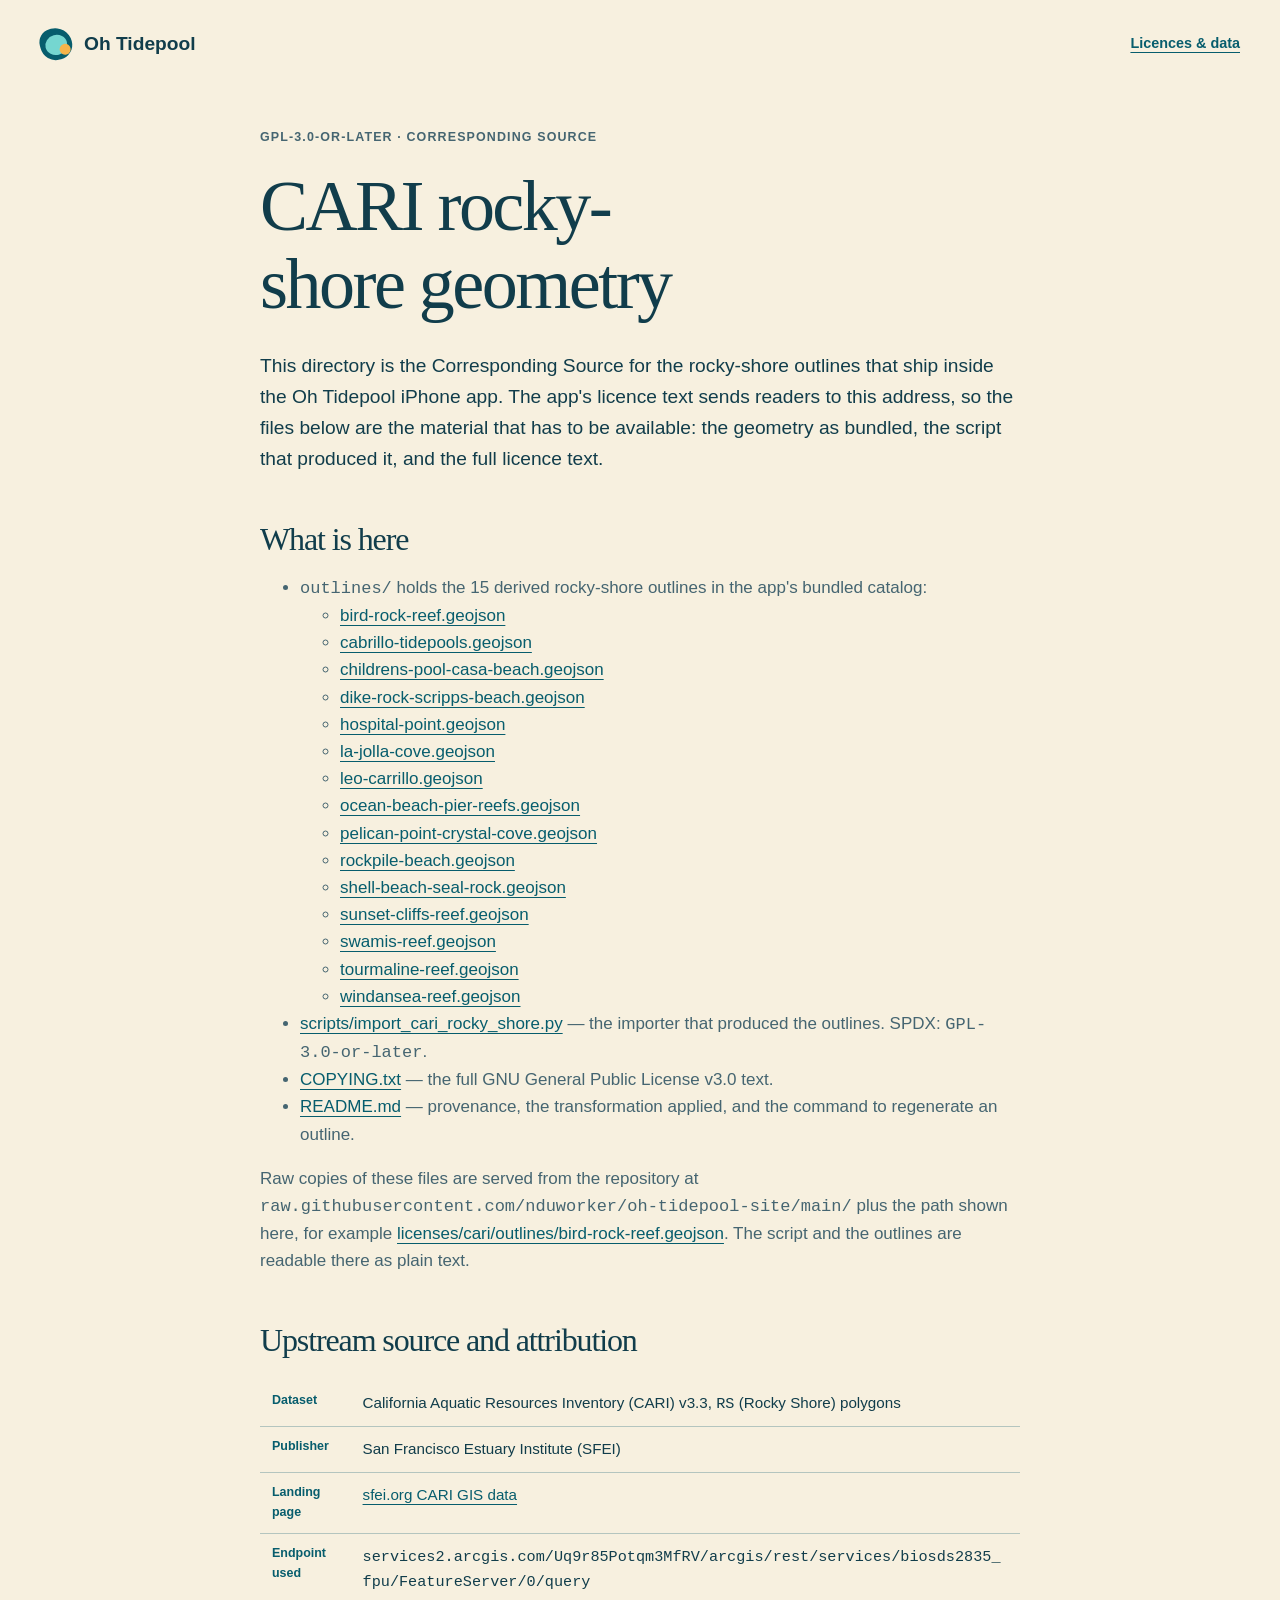
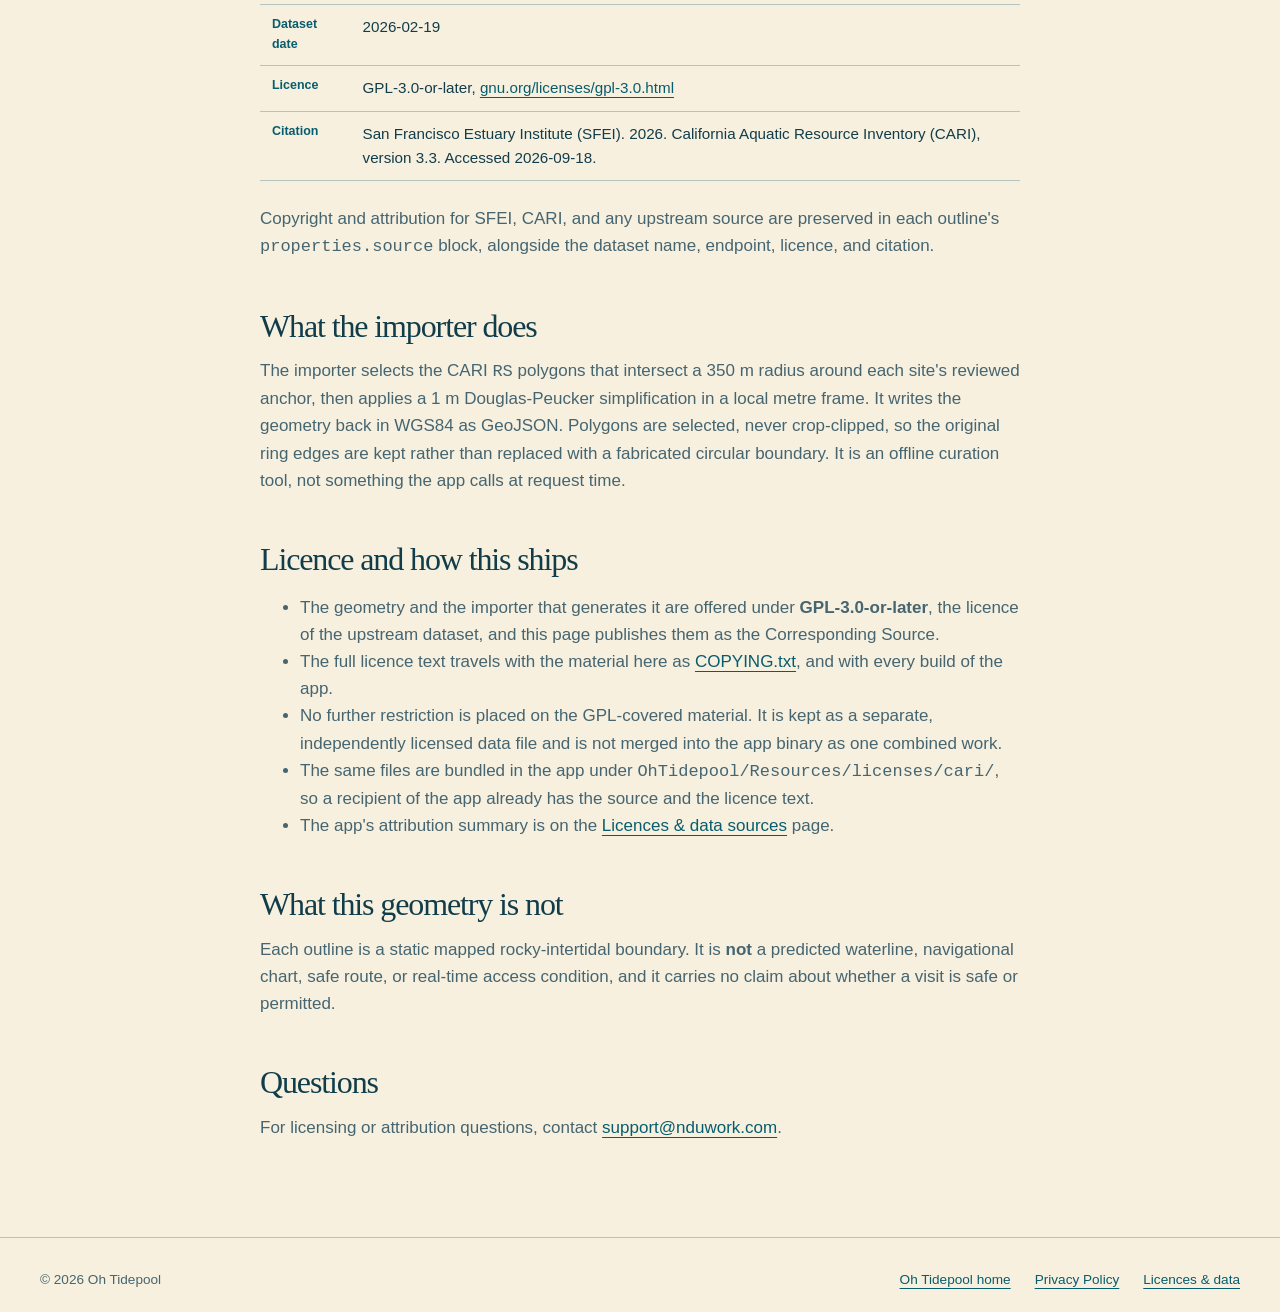
==== commit 2a94c3d5: "Update privacy for downloaded content; add a support page - Privacy: the app downloads its sites, ph" ====
--- a/licenses/cari/index.html
+++ b/licenses/cari/index.html
@@ -78,7 +78,7 @@
       <p>Each outline is a static mapped rocky-intertidal boundary. It is <strong>not</strong> a predicted waterline, navigational chart, safe route, or real-time access condition, and it carries no claim about whether a visit is safe or permitted.</p>
 
       <h2>Questions</h2>
-      <p>For licensing or attribution questions, contact <a href="mailto:ndu@nduwork.com">ndu@nduwork.com</a>.</p>
+      <p>For licensing or attribution questions, contact <a href="mailto:support@nduwork.com">support@nduwork.com</a>.</p>
     </main>
 
     <footer>
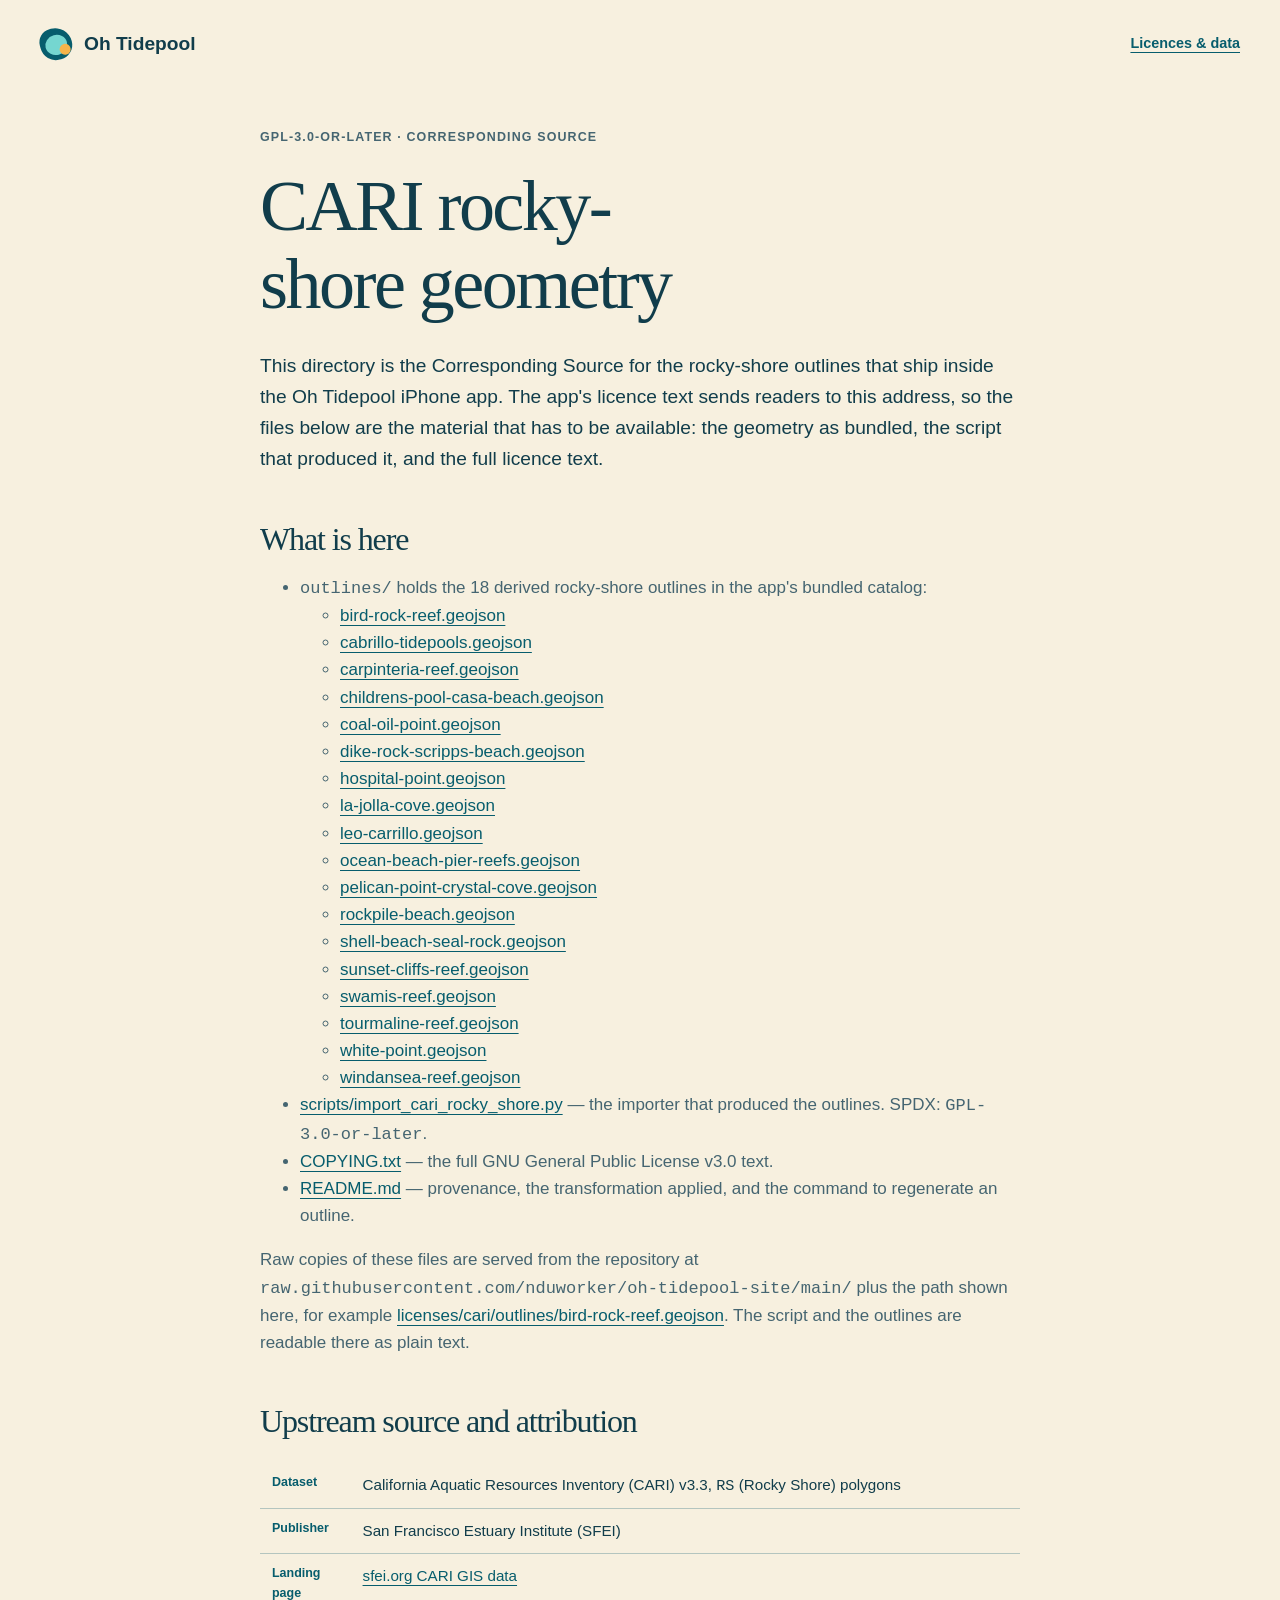
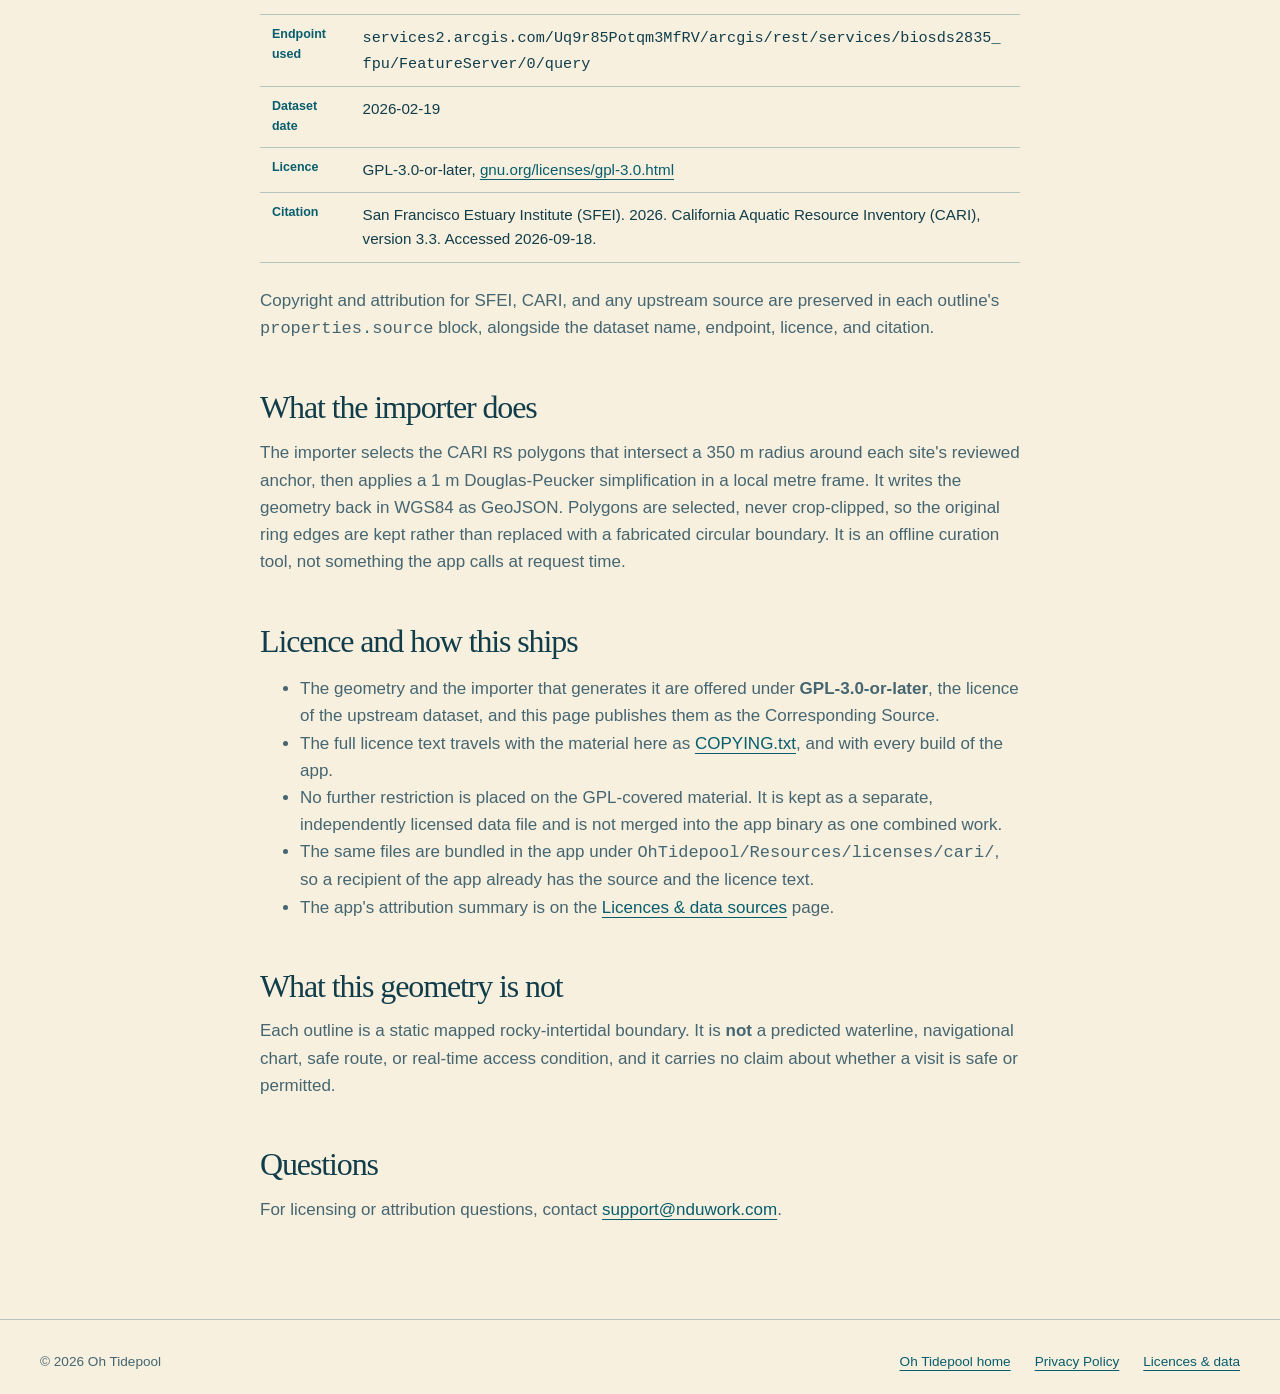
==== commit 17d5ef37: "build: publish daily conditions 2026-10-04T22:40:18Z Co-Authored-By: Pi <noreply@pi.dev>" ====
--- a/licenses/cari/index.html
+++ b/licenses/cari/index.html
@@ -23,11 +23,13 @@
 
       <h2>What is here</h2>
       <ul>
-        <li><code>outlines/</code> holds the 15 derived rocky-shore outlines in the app's bundled catalog:
+        <li><code>outlines/</code> holds the 18 derived rocky-shore outlines in the app's bundled catalog:
           <ul>
             <li><a href="./outlines/bird-rock-reef.geojson">bird-rock-reef.geojson</a></li>
             <li><a href="./outlines/cabrillo-tidepools.geojson">cabrillo-tidepools.geojson</a></li>
+            <li><a href="./outlines/carpinteria-reef.geojson">carpinteria-reef.geojson</a></li>
             <li><a href="./outlines/childrens-pool-casa-beach.geojson">childrens-pool-casa-beach.geojson</a></li>
+            <li><a href="./outlines/coal-oil-point.geojson">coal-oil-point.geojson</a></li>
             <li><a href="./outlines/dike-rock-scripps-beach.geojson">dike-rock-scripps-beach.geojson</a></li>
             <li><a href="./outlines/hospital-point.geojson">hospital-point.geojson</a></li>
             <li><a href="./outlines/la-jolla-cove.geojson">la-jolla-cove.geojson</a></li>
@@ -39,6 +41,7 @@
             <li><a href="./outlines/sunset-cliffs-reef.geojson">sunset-cliffs-reef.geojson</a></li>
             <li><a href="./outlines/swamis-reef.geojson">swamis-reef.geojson</a></li>
             <li><a href="./outlines/tourmaline-reef.geojson">tourmaline-reef.geojson</a></li>
+            <li><a href="./outlines/white-point.geojson">white-point.geojson</a></li>
             <li><a href="./outlines/windansea-reef.geojson">windansea-reef.geojson</a></li>
           </ul>
         </li>
